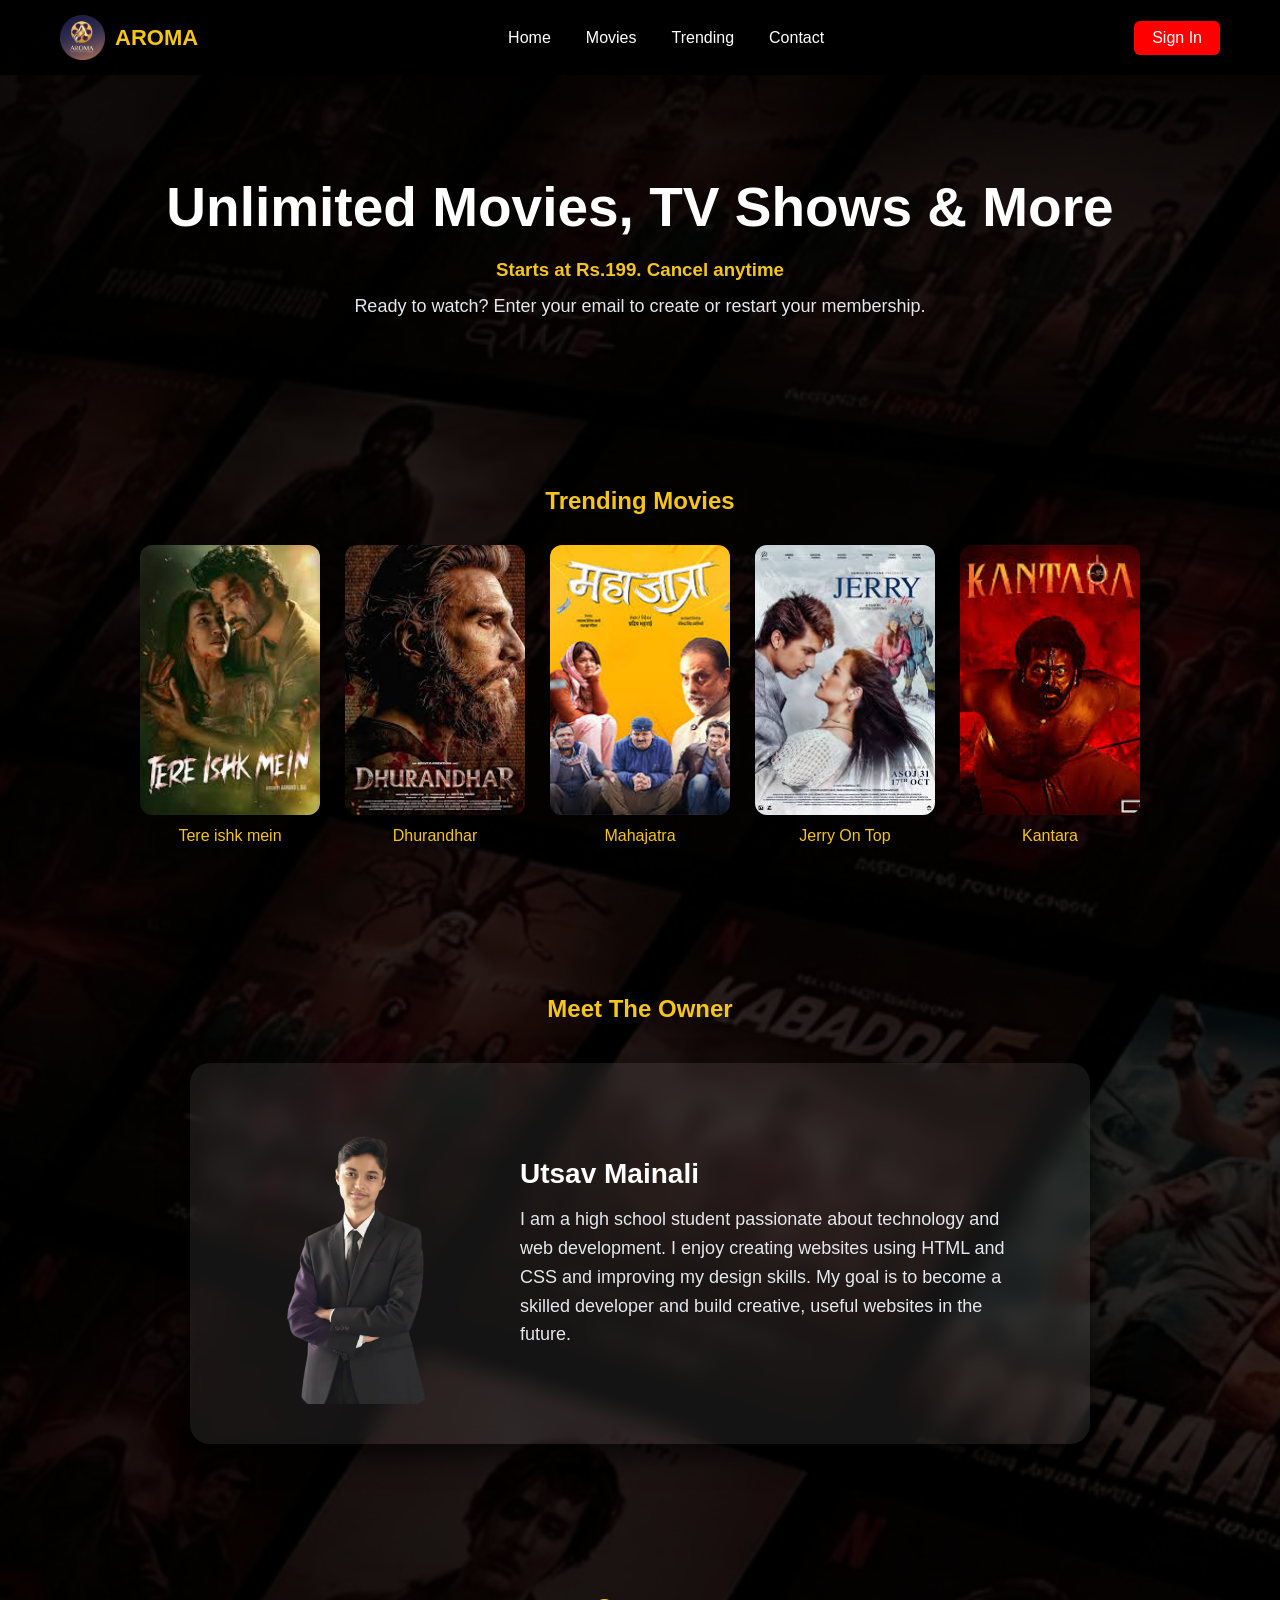
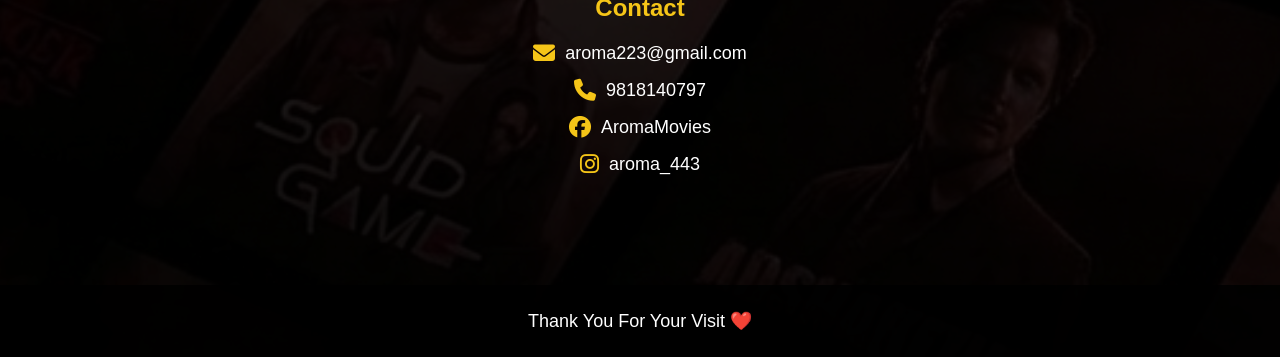
==== index.html @ bcebb787 "All commits" ====
<!DOCTYPE html>
<html lang="en">
<head>
    <meta charset="UTF-8">
    <title>AROMA</title>
    <link rel="stylesheet" href="style.css">
    <!-- Font Awesome for icons -->
    <link rel="stylesheet" href="https://cdnjs.cloudflare.com/ajax/libs/font-awesome/6.4.0/css/all.min.css">
</head>

<body>

<!-- NAVBAR -->
<header>
    <div class="logo">
        <img src="logo-modified.png" width="45">
        <h2>AROMA</h2>
    </div>

    <nav>
        <ul class="nav-links">
            <li><a href="#">Home</a></li>
            <li><a href="#">Movies</a></li>
            <li><a href="#">Trending</a></li>
            <li><a href="#">Contact</a></li>
        </ul>
    </nav>

    <a href="signIN.html" class="btn">Sign In</a>
</header>

<!-- HERO -->
<section class="hero">
    <h1>Unlimited Movies, TV Shows & More</h1>
    <h3>Starts at Rs.199. Cancel anytime</h3>
    <p>Ready to watch? Enter your email to create or restart your membership.</p>
</section>

<!-- TRENDING MOVIES -->
<section class="trending">
    <h2>Trending Movies</h2>
    <div class="movie-row">
        <div class="movie-card">
            <img src="Bollyhood2.jpg" class="movie">
            <p>Tere ishk mein</p>
        </div>
        <div class="movie-card">
            <img src="Bollyhood3.jpg" class="movie">
            <p>Dhurandhar</p>
        </div>
        <div class="movie-card">
            <img src="Neplyhood7.jpg" class="movie">
            <p>Mahajatra</p>
        </div>
        <div class="movie-card">
            <img src="Neplyhood2.jpg" class="movie">
            <p>Jerry On Top</p>
        </div>
        <div class="movie-card">
            <img src="Bollyhood7.jpg" class="movie">
            <p>Kantara</p>
        </div>
    </div>
</section>

<!-- OWNER -->
<section class="owner">
    <h2>Meet The Owner</h2>
    <div class="owner-card">
        <img src="my_image-removebg-preview.png" class="profile">
        <div class="owner-text">
            <h3>Utsav Mainali</h3>
            <p>I am a high school student passionate about technology and web development. 
            I enjoy creating websites using HTML and CSS and improving my design skills. 
            My goal is to become a skilled developer and build creative, useful websites in the future.</p>
        </div>
    </div>
</section>

<!-- CONTACT -->
<section class="contact">
    <h2>Contact</h2>
    <div class="contact-info">
        <p><i class="fa-solid fa-envelope"></i> aroma223@gmail.com</p>
        <p><i class="fa-solid fa-phone"></i> 9818140797</p>
        <p><i class="fa-brands fa-facebook"></i> AromaMovies</p>
        <p><i class="fa-brands fa-instagram"></i> aroma_443</p>
    </div>
</section>

<!-- FOOTER -->
<footer>
    <p>Thank You For Your Visit ❤️</p>
</footer>

</body>
</html>
---- style.css ----
/* RESET */
*{
    margin: 0;
    padding: 0;
    box-sizing: border-box;
}

/* BODY */
body{
    font-family: Arial, sans-serif;
    background: linear-gradient(rgba(0,0,0,0.8), rgba(0,0,0,0.8)), url("DADA.png");
    background-size: cover;
    background-position: center;
    color: white;
}

/* ================= NAVBAR ================= */
header{
    display: flex;
    justify-content: space-between;
    align-items: center;
    padding: 15px 60px;
    background-color: rgba(0,0,0,0.9);
    position: sticky;
    top: 0;
    z-index: 1000;
}

.logo{
    display: flex;
    align-items: center;
    gap: 10px;
}

.logo h2{
    color: #F5C518;
    font-size: 22px;
}

/* NAV LINKS */
nav{
    flex: 1;
    text-align: center;
}

.nav-links{
    list-style: none;
    display: inline-flex;
    gap: 35px;
}

.nav-links a{
    text-decoration: none;
    color: white;
    font-size: 16px;
    position: relative;
    transition: 0.3s;
}

.nav-links a::after{
    content: "";
    position: absolute;
    width: 0%;
    height: 2px;
    background-color: red;
    left: 0;
    bottom: -5px;
    transition: 0.3s;
}

.nav-links a:hover::after{
    width: 100%;
}

.nav-links a:hover{
    color: #F5C518;
}

/* SIGN-IN BUTTON */
.btn{
    background-color: red;
    padding: 8px 18px;
    text-decoration: none;
    color: white;
    border-radius: 6px;
    transition: 0.3s;
}

.btn:hover{
    background-color: darkred;
}

/* HERO */
.hero{
    text-align: center;
    padding: 100px 20px;
}

.hero h1{
    font-size: 55px;
    margin-bottom: 20px;
}

.hero h3{
    color: #F5C518;
    margin-bottom: 15px;
}

.hero p{
    font-size: 18px;
    color: #E5E7EB;
}

/* TRENDING MOVIES */
.trending{
    text-align: center;
    padding: 70px 20px;
}

.trending h2{
    color: #F5C518;
    margin-bottom: 30px;
}

.movie-row{
    display: flex;
    justify-content: center;
    gap: 25px;
    flex-wrap: wrap;
}

.movie-card{
    text-align: center;
}

.movie-card{
    text-align: center;
}

.movie{
    width: 180px;      /* fixed width */
    height: 270px;     /* fixed height */
    border-radius: 12px;
    transition: 0.3s;
    cursor: pointer;
    object-fit: cover; /* keeps aspect ratio and crops if needed */
}

.movie:hover{
    transform: scale(1.1);
    box-shadow: 0 10px 25px rgba(0,0,0,0.8);
}

.movie-card p{
    margin-top: 8px;
    font-size: 16px;
    color: #F5C518;
}

/* OWNER SECTION */
.owner{
    padding: 80px 20px;
    text-align: center;
}

.owner h2{
    margin-bottom: 40px;
    color: #F5C518;
}

.owner-card{
    display: flex;
    align-items: center;
    justify-content: center;
    gap: 40px;
    max-width: 900px;
    margin: auto;
    padding: 40px;
    background: rgba(255,255,255,0.08);
    border-radius: 20px;
    backdrop-filter: blur(10px);
    box-shadow: 0 10px 30px rgba(0,0,0,0.7);
    transition: 0.3s;
}

.owner-card:hover{
    transform: translateY(-8px);
}

.profile{
    width: 220px;
    border-radius: 20px;
}

.owner-text{
    max-width: 500px;
    text-align: left;
}

.owner-text h3{
    margin-bottom: 15px;
    font-size: 28px;
}

.owner-text p{
    font-size: 18px;
    line-height: 1.6;
    color: #E5E7EB;
}

/* CONTACT SECTION */
.contact{
    padding: 70px 20px;
    text-align: center;
}

.contact h2{
    margin-bottom: 20px;
    color: #F5C518;
}

.contact-info{
    display: flex;
    flex-direction: column;
    align-items: center;
    gap: 15px;
    font-size: 18px;
    margin-top: 20px;
}

.contact-info i{
    color: #F5C518;
    font-size: 22px;
}

.contact-info p{
    display: flex;
    align-items: center;
    gap: 10px;
}

/* FOOTER */
footer{
    text-align: center;
    padding: 25px;
    background-color: rgba(0,0,0,0.9);
    margin-top: 40px;
}

footer p{
    font-size: 18px;
}
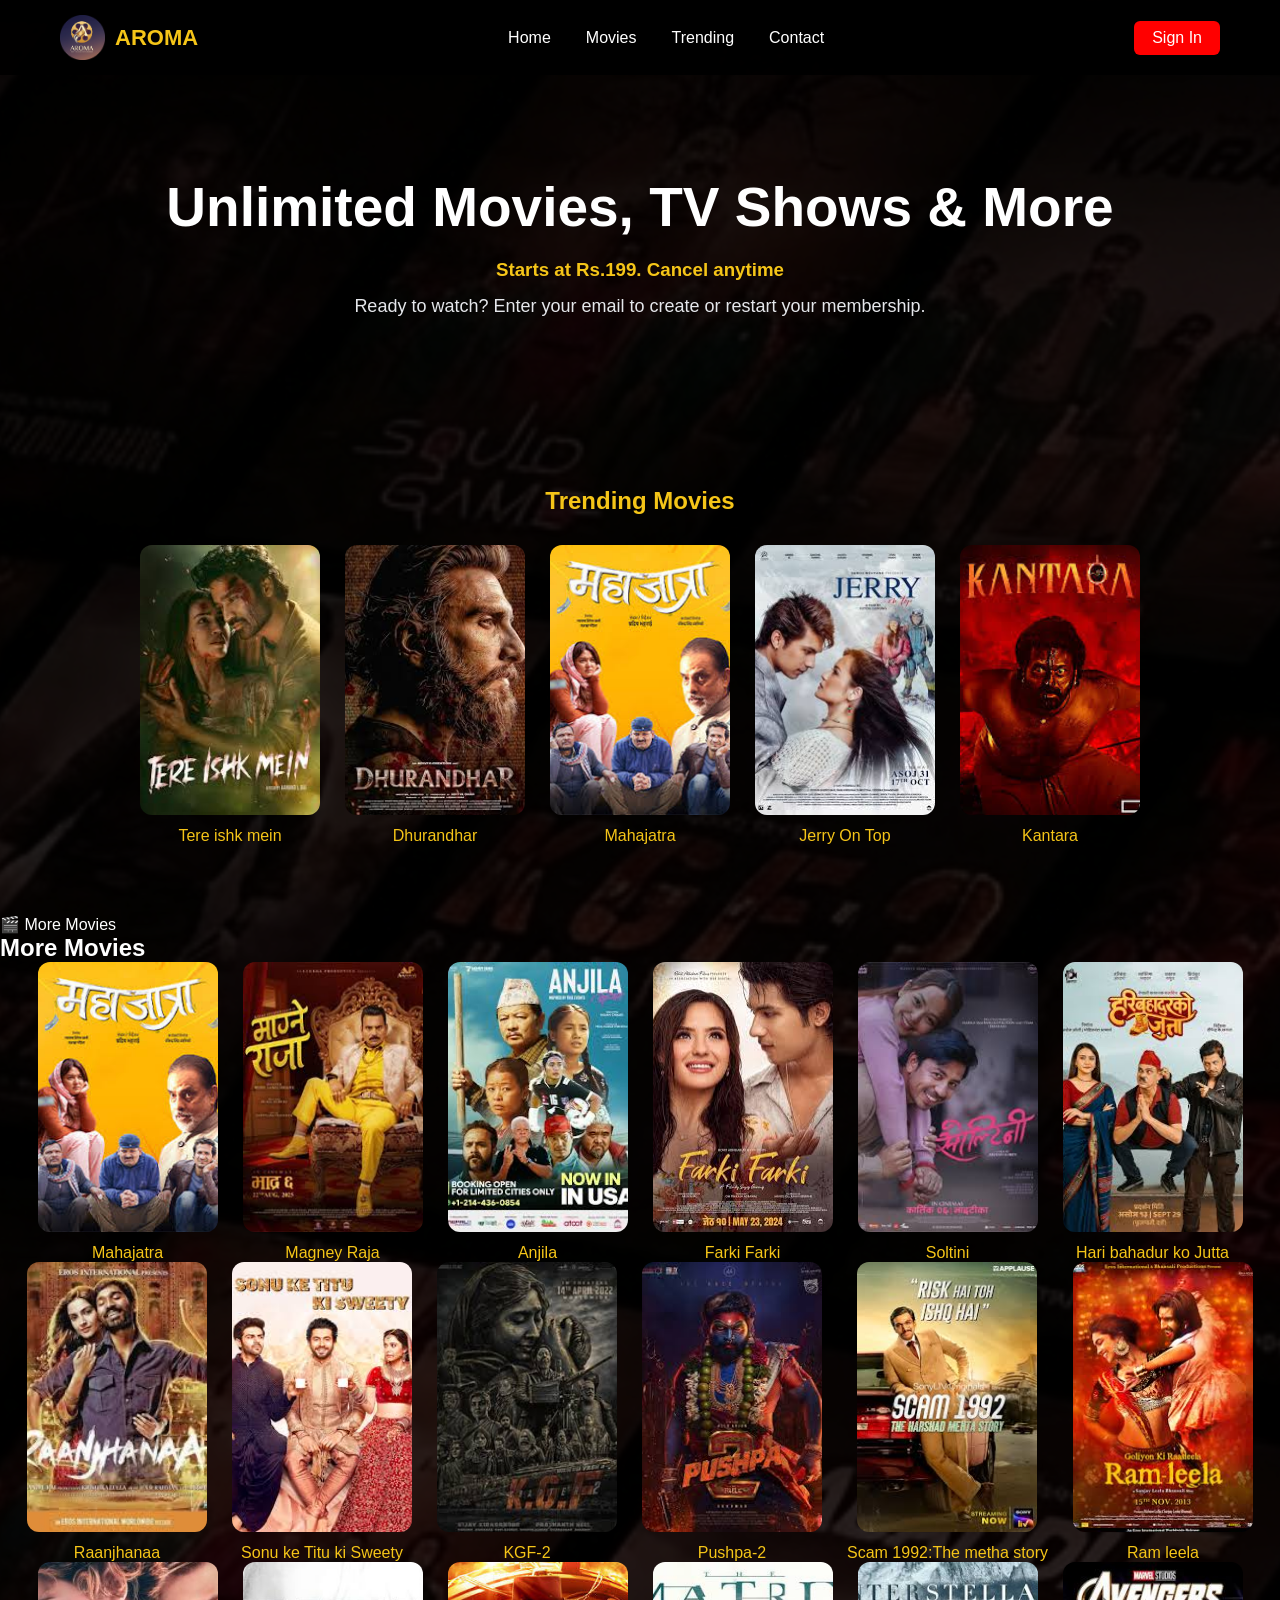
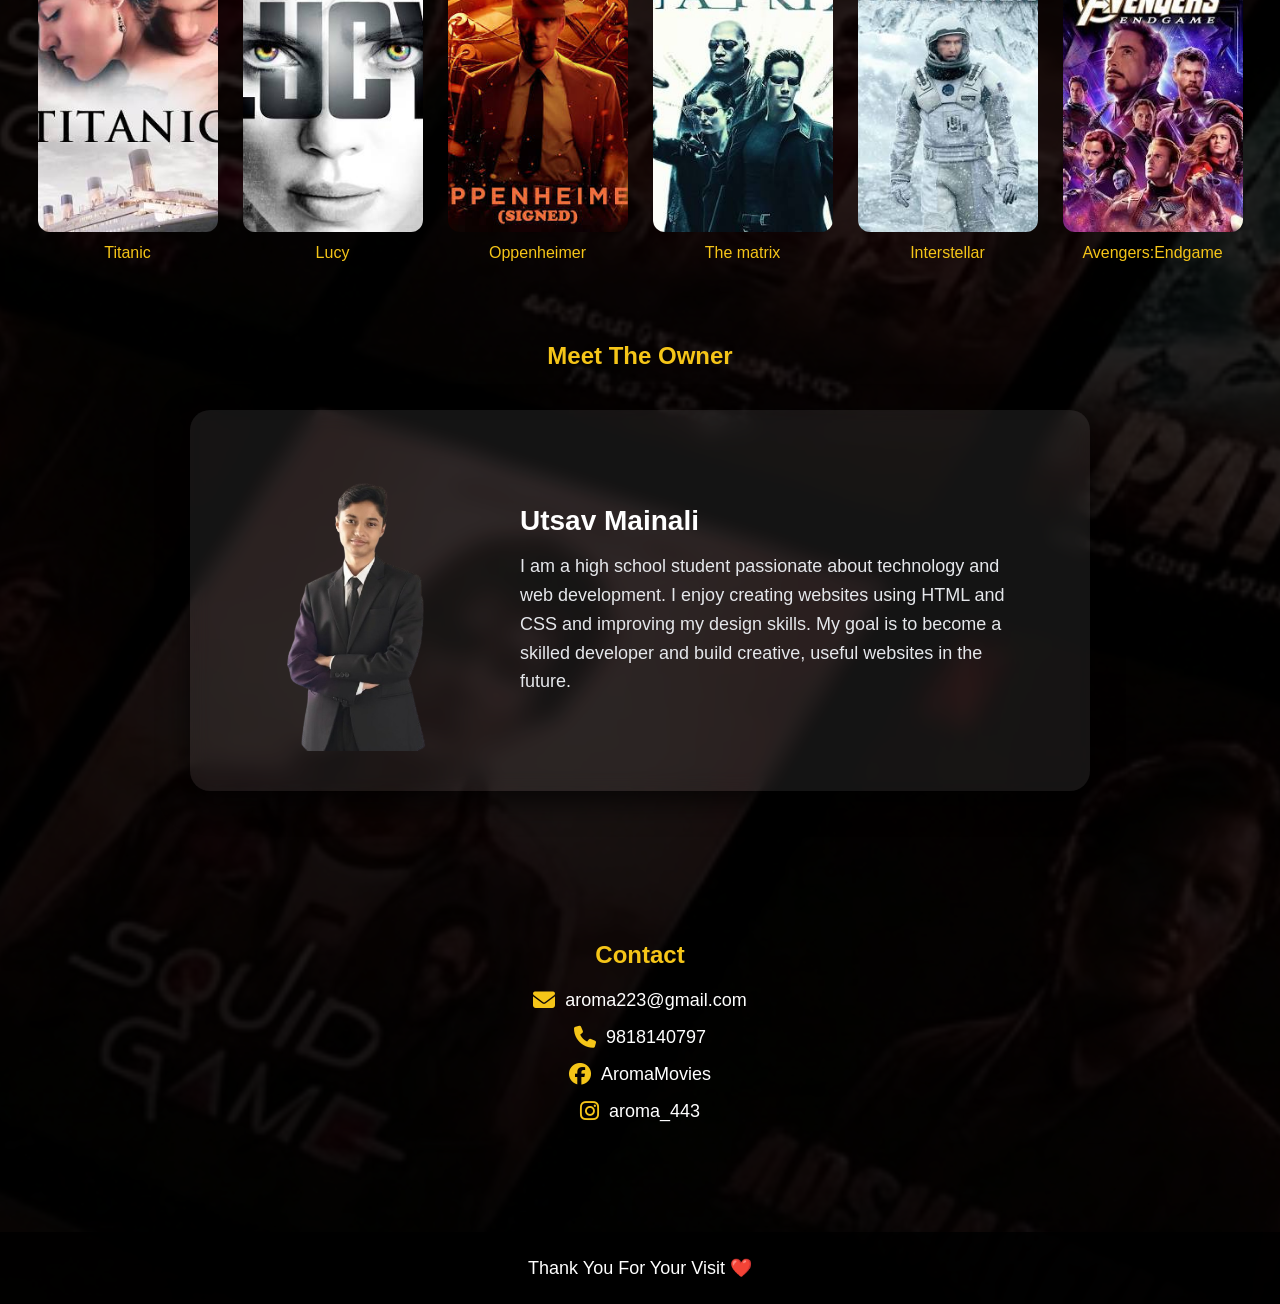
==== commit 6b46fbe2: "Add files via upload" ====
--- a/index.html
+++ b/index.html
@@ -63,6 +63,100 @@
     </div>
 </section>
 
+<!-- Hidden Toggle Checkbox -->
+<input type="checkbox" id="more-toggle" hidden>
+
+<!-- MORE MOVIES BUTTON -->
+<label for="more-toggle" class="more-btn">🎬 More Movies</label>
+
+<!-- MORE MOVIES SECTION -->
+<section class="more-movies">
+    <h2>More Movies</h2>
+    <div class="movie-row">
+        <div class="movie-card">
+            <img src="Neplyhood1.jpg" class="movie">
+            <p>Mahajatra</p>
+        </div>
+        <div class="movie-card">
+            <img src="Neplyhood4.jpg" class="movie">
+            <p>Magney Raja</p>
+        </div>
+        <div class="movie-card">
+            <img src="Neplyhood5.jpg" class="movie">
+            <p>Anjila</p>
+        </div>
+        <div class="movie-card">
+            <img src="Neplyhood6.jpg" class="movie">
+            <p>Farki Farki</p>
+        </div>
+        <div class="movie-card">
+            <img src="Neplyhood8.jpg" class="movie">
+            <p>Soltini</p>
+        </div>
+        <div class="movie-card">
+            <img src="Neplyhood12.jpg" class="movie">
+            <p>Hari bahadur ko Jutta</p>
+        </div> 
+        
+    </div>
+    
+        <div class="movie-row">
+            <div class="movie-card">
+                <img src="Bollyhood1.jpg" class="movie">
+                <p>Raanjhanaa</p>
+            </div>
+            <div class="movie-card">
+                <img src="Bollyhood4.jpg" class="movie">
+                <p>Sonu ke Titu ki Sweety</p>
+            </div>
+            <div class="movie-card">
+                <img src="Bollyhood5.jpg" class="movie">
+                <p>KGF-2 </p>
+            </div>
+            <div class="movie-card">
+                <img src="Bollyhood6.jpg" class="movie">
+                <p>Pushpa-2</p>
+            </div>
+            <div class="movie-card">
+                <img src="Bollyhood11.jpg" class="movie">
+                <p>Scam 1992:The metha story</p>
+            </div>
+            <div class="movie-card">
+                <img src="Bollyhood12.jpg" class="movie">
+                <p>Ram leela</p>
+            </div>
+        </div>
+        
+        <div class="movie-row">
+            <div class="movie-card">
+                <img src="hollyhood1.jpg" class="movie">
+                <p>Titanic</p>
+            </div>
+            <div class="movie-card">
+                <img src="hollyhood2.jpg" class="movie">
+                <p>Lucy</p>
+            </div>
+            <div class="movie-card">
+                <img src="hollyhood3.jpg" class="movie">
+                <p>Oppenheimer</p>
+            </div>
+            <div class="movie-card">
+                <img src="hollyhood4.jpg" class="movie">
+                <p>The matrix</p>
+            </div>
+            <div class="movie-card">
+                <img src="hollyhood5.jpg" class="movie">
+                <p>Interstellar</p>
+            </div>
+            <div class="movie-card">
+                <img src="hollyhood6.jpg" class="movie">
+                <p>Avengers:Endgame</p>
+            </div>
+        </div>
+
+    
+</section>
+
 <!-- OWNER -->
 <section class="owner">
     <h2>Meet The Owner</h2>
